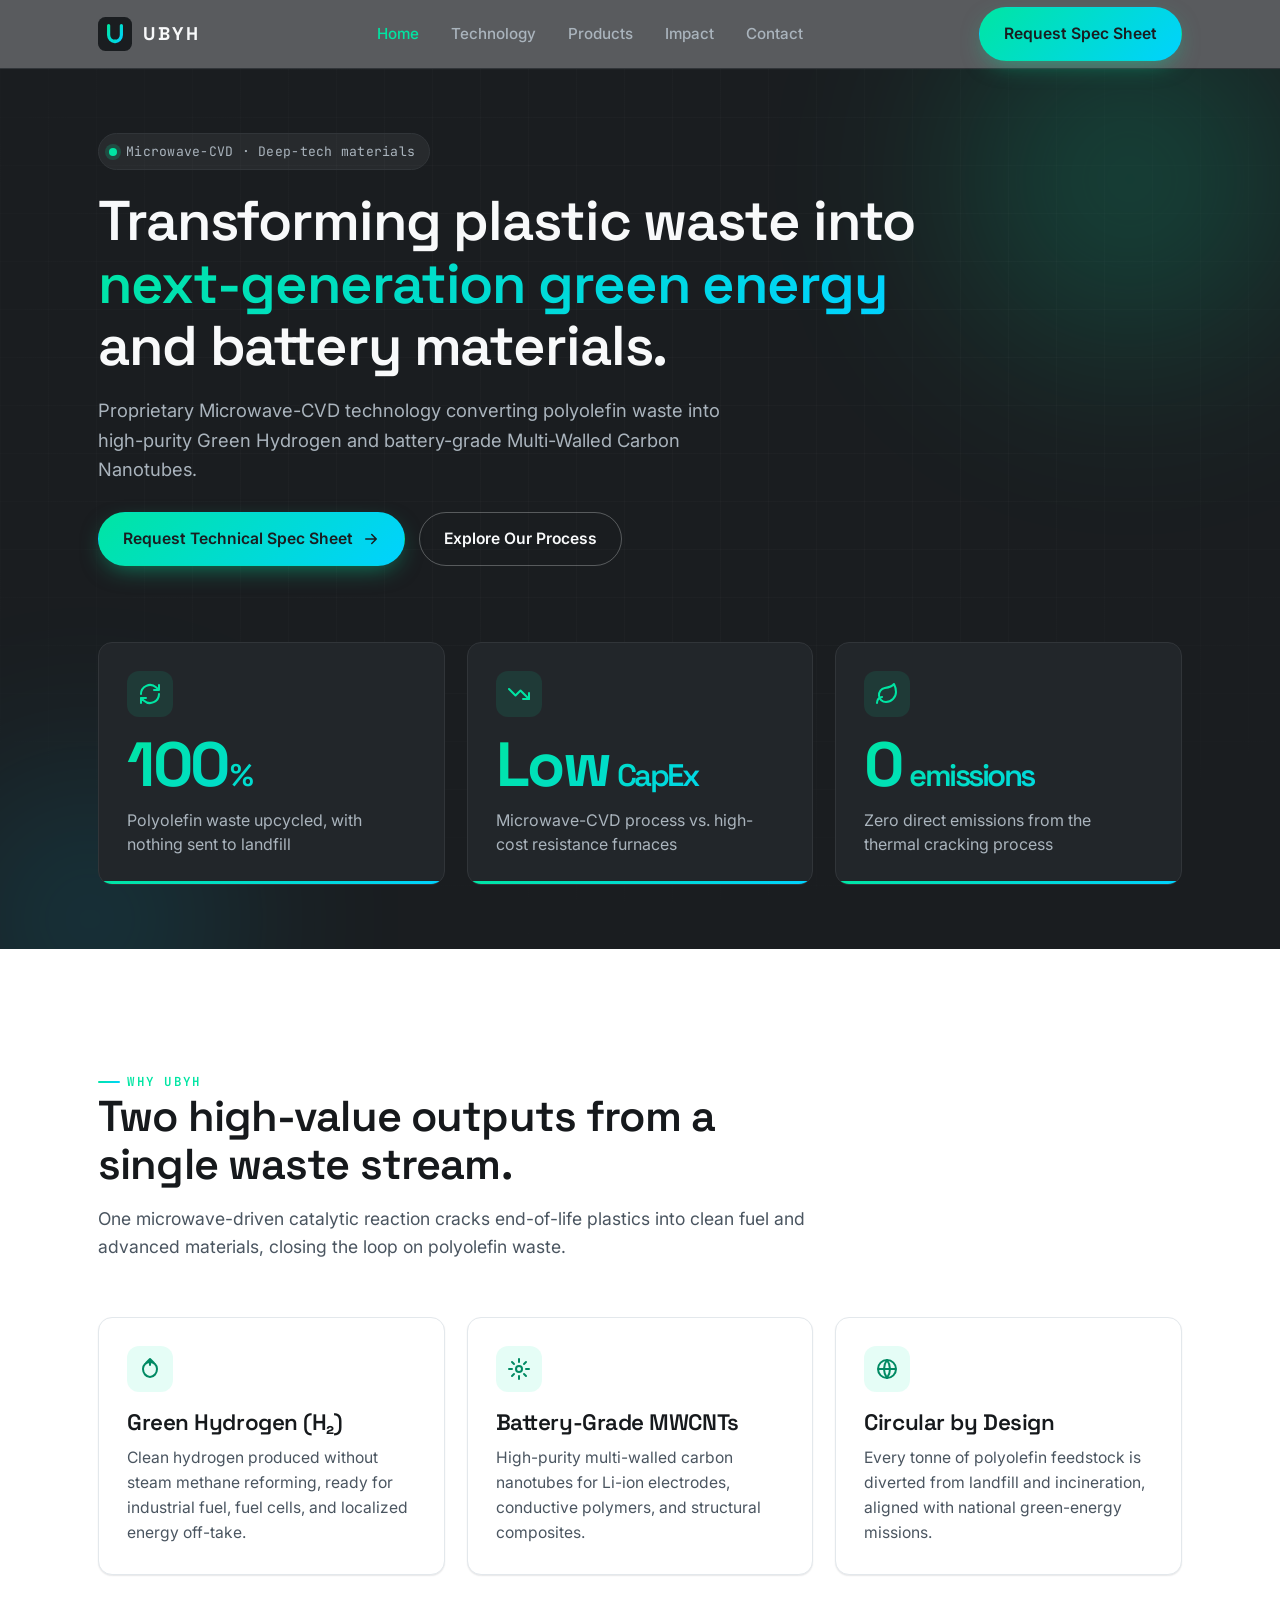
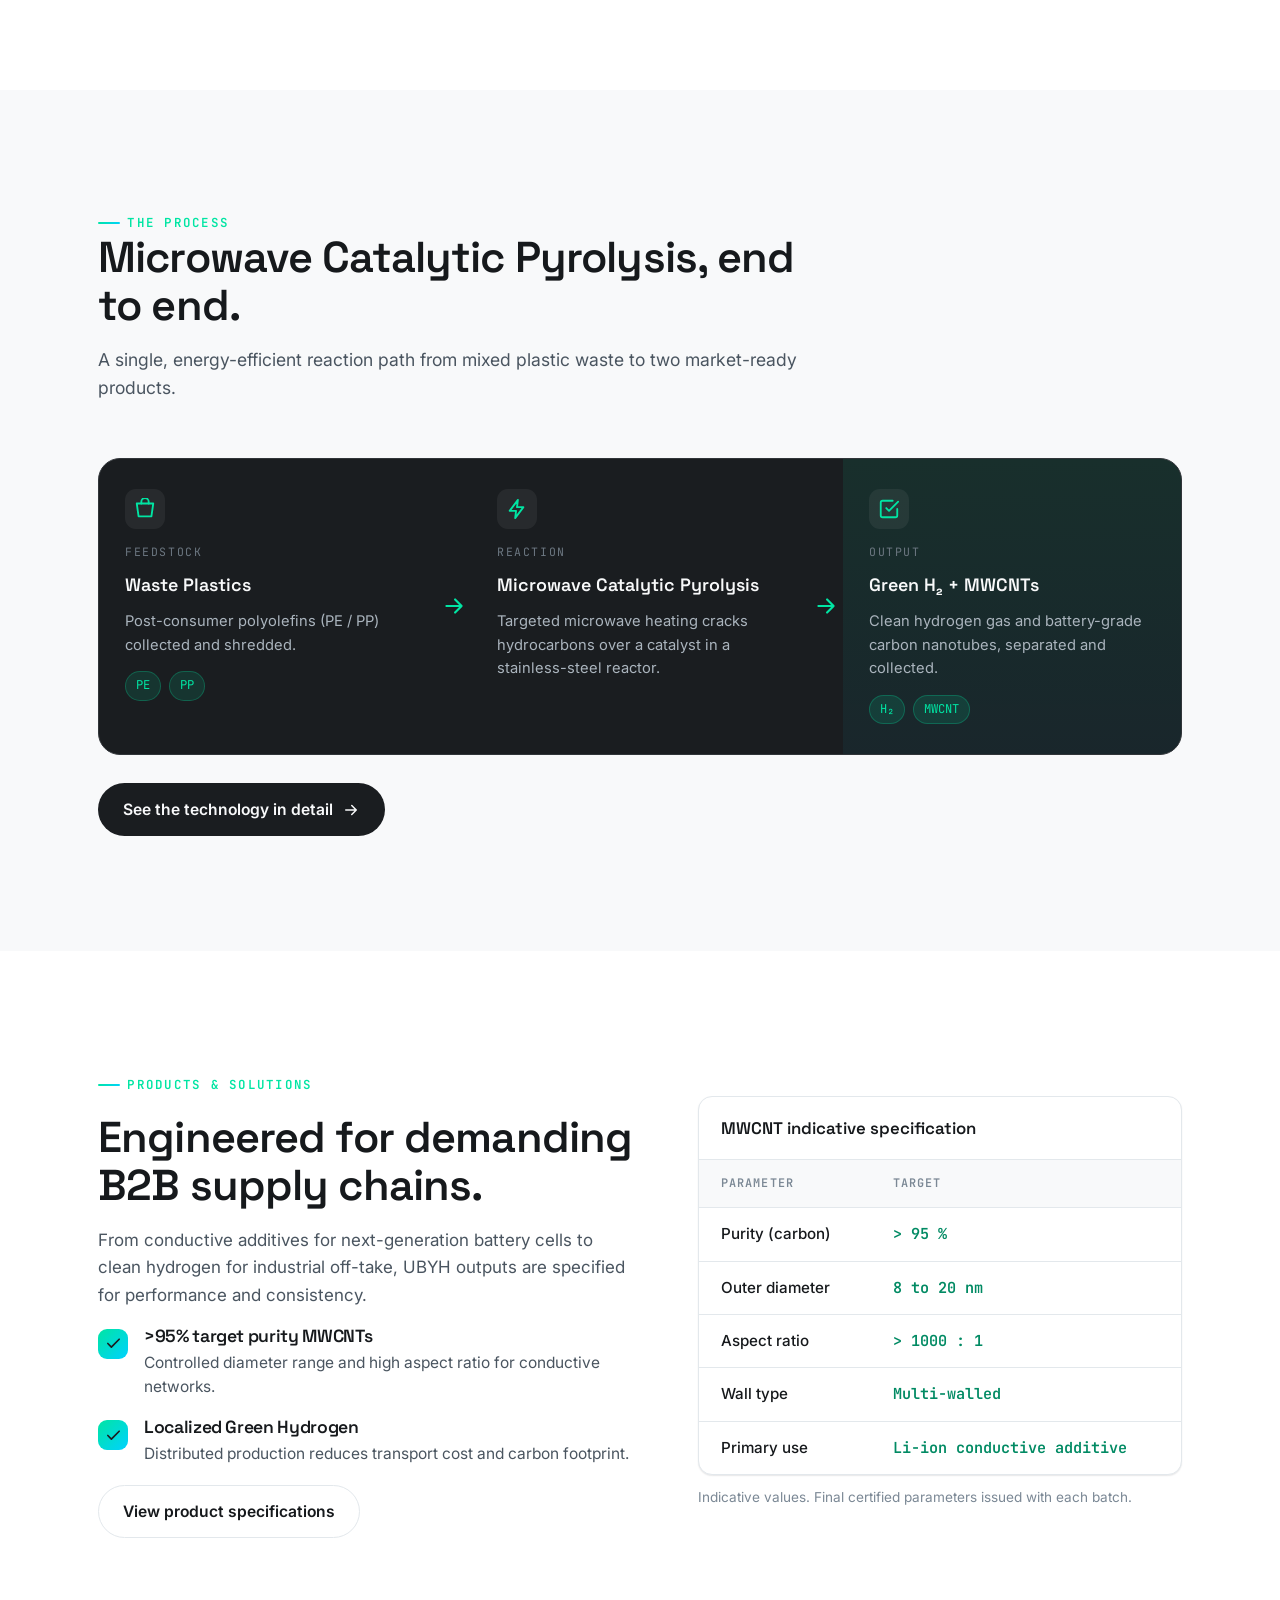
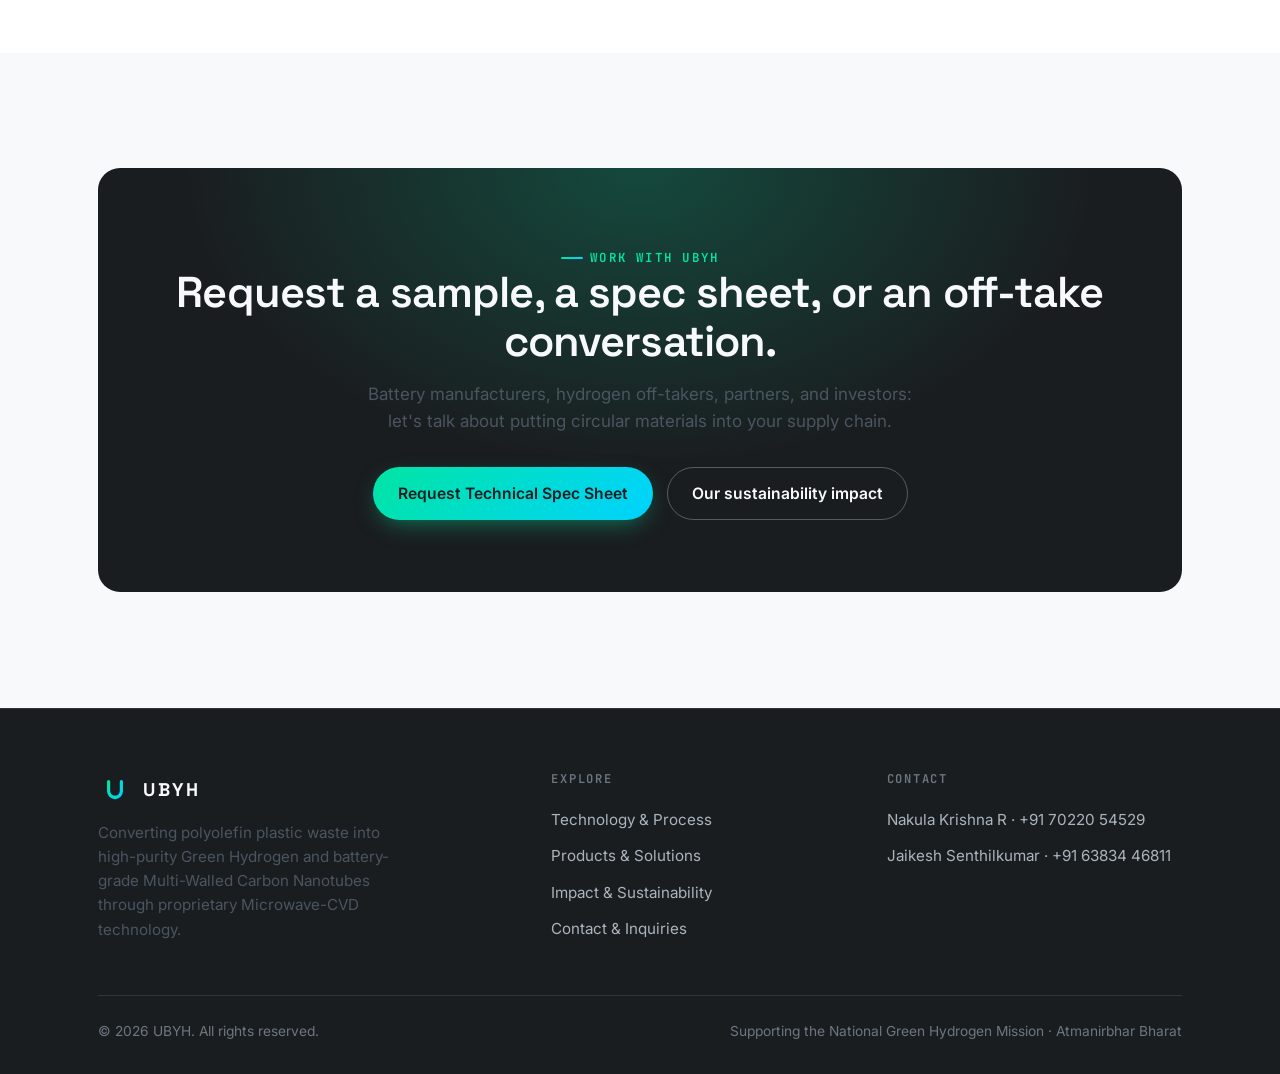
==== index.html @ a9e24516 "Build UBYH marketing site (5 pages, static) Add homepage, technology, products, impact and contact p" ====
<!doctype html>
<html lang="en">
<head>
  <meta charset="utf-8">
  <meta name="viewport" content="width=device-width, initial-scale=1">
  <title>UBYH | Plastic Waste to Green Hydrogen & Battery-Grade MWCNTs</title>
  <meta name="description" content="UBYH converts polyolefin plastic waste into high-purity Green Hydrogen and battery-grade Multi-Walled Carbon Nanotubes using proprietary Microwave-CVD technology.">
  <link rel="icon" type="image/svg+xml" href="assets/img/favicon.svg">
  <link rel="preconnect" href="https://fonts.googleapis.com">
  <link rel="preconnect" href="https://fonts.gstatic.com" crossorigin>
  <link href="https://fonts.googleapis.com/css2?family=Space+Grotesk:wght@500;600;700&family=Inter:wght@400;500;600&family=JetBrains+Mono:wght@500;600&display=swap" rel="stylesheet">
  <link rel="stylesheet" href="assets/css/style.css">
</head>
<body>
<a class="skip-link" href="#main">Skip to content</a>

<!-- ======================= HEADER ======================= -->
<header class="site-header">
  <div class="container">
    <nav class="nav" aria-label="Primary">
      <a class="brand" href="index.html" aria-label="UBYH home">
        <img class="brand__mark" src="assets/img/favicon.svg" alt="">
        <span class="brand__name">UBYH</span>
      </a>
      <ul class="nav__links" id="nav-links">
        <li><a href="index.html" class="is-active">Home</a></li>
        <li><a href="technology.html">Technology</a></li>
        <li><a href="products.html">Products</a></li>
        <li><a href="impact.html">Impact</a></li>
        <li><a href="contact.html">Contact</a></li>
      </ul>
      <div class="nav__right">
        <a class="btn btn--primary" href="contact.html">Request Spec Sheet</a>
        <button class="nav__toggle" aria-label="Toggle menu" aria-controls="nav-links" aria-expanded="false">
          <svg viewBox="0 0 24 24" fill="none" stroke="currentColor" stroke-width="2" stroke-linecap="round"><path d="M3 6h18M3 12h18M3 18h18"/></svg>
        </button>
      </div>
    </nav>
  </div>
</header>

<main id="main">

<!-- ======================= HERO ======================= -->
<section class="hero">
  <div class="hero__glow" aria-hidden="true"></div>
  <div class="hero__grid" aria-hidden="true"></div>
  <div class="container">
    <div class="hero__inner">
      <span class="hero__badge"><span class="dot"></span> Microwave-CVD · Deep-tech materials</span>
      <h1>Transforming plastic waste into <span class="grad">next-generation green energy</span> and battery materials.</h1>
      <p class="hero__sub">Proprietary Microwave-CVD technology converting polyolefin waste into high-purity Green Hydrogen and battery-grade Multi-Walled Carbon Nanotubes.</p>
      <div class="hero__cta">
        <a class="btn btn--primary" href="contact.html">
          Request Technical Spec Sheet
          <svg viewBox="0 0 24 24" fill="none" stroke="currentColor" stroke-width="2" stroke-linecap="round" stroke-linejoin="round"><path d="M5 12h14M13 6l6 6-6 6"/></svg>
        </a>
        <a class="btn btn--ghost" href="technology.html">Explore Our Process</a>
      </div>
    </div>

    <!-- Core metrics (full container width, matches the card grids) -->
    <div class="metrics reveal">
        <div class="metric">
          <div class="metric__ico"><svg viewBox="0 0 24 24" fill="none" stroke="currentColor" stroke-width="2" stroke-linecap="round" stroke-linejoin="round"><path d="M3 12a9 9 0 0 1 15-6.7L21 8M21 3v5h-5"/><path d="M21 12a9 9 0 0 1-15 6.7L3 16M3 21v-5h5"/></svg></div>
          <div class="metric__value"><span data-count="100">0</span><span class="metric__unit">%</span></div>
          <div class="metric__label">Polyolefin waste upcycled, with nothing sent to landfill</div>
        </div>
        <div class="metric">
          <div class="metric__ico"><svg viewBox="0 0 24 24" fill="none" stroke="currentColor" stroke-width="2" stroke-linecap="round" stroke-linejoin="round"><path d="M22 17 13.5 8.5 8.5 13.5 2 7"/><path d="M16 17h6v-6"/></svg></div>
          <div class="metric__value">Low<span class="metric__unit">&nbsp;CapEx</span></div>
          <div class="metric__label">Microwave-CVD process vs. high-cost resistance furnaces</div>
        </div>
        <div class="metric">
          <div class="metric__ico"><svg viewBox="0 0 24 24" fill="none" stroke="currentColor" stroke-width="2" stroke-linecap="round" stroke-linejoin="round"><path d="M11 20A7 7 0 0 1 9.8 6.1C15.5 5 17 4.48 19 2c1 2 2 4.18 2 8 0 5.5-4.78 10-10 10Z"/><path d="M2 21c0-3 1.85-5.38 5.08-6"/></svg></div>
          <div class="metric__value"><span data-count="0">0</span><span class="metric__unit">&nbsp;emissions</span></div>
          <div class="metric__label">Zero direct emissions from the thermal cracking process</div>
        </div>
      </div>
  </div>
</section>

<!-- ======================= VALUE PROPS ======================= -->
<section class="section">
  <div class="container">
    <div class="section-head reveal">
      <span class="eyebrow">Why UBYH</span>
      <h2>Two high-value outputs from a single waste stream.</h2>
      <p>One microwave-driven catalytic reaction cracks end-of-life plastics into clean fuel and advanced materials, closing the loop on polyolefin waste.</p>
    </div>
    <div class="grid grid--3">
      <article class="card reveal">
        <div class="card__icon">
          <svg viewBox="0 0 24 24" fill="none" stroke="currentColor" stroke-width="2" stroke-linecap="round" stroke-linejoin="round"><path d="M12 2v6M8 6l4-4 4 4M5 12c0 4 3 8 7 8s7-4 7-8a7 7 0 0 0-14 0Z"/></svg>
        </div>
        <h3>Green Hydrogen (H₂)</h3>
        <p>Clean hydrogen produced without steam methane reforming, ready for industrial fuel, fuel cells, and localized energy off-take.</p>
      </article>
      <article class="card reveal">
        <div class="card__icon">
          <svg viewBox="0 0 24 24" fill="none" stroke="currentColor" stroke-width="2" stroke-linecap="round" stroke-linejoin="round"><circle cx="12" cy="12" r="3"/><path d="M12 2v3M12 19v3M2 12h3M19 12h3M5 5l2 2M17 17l2 2M19 5l-2 2M7 17l-2 2"/></svg>
        </div>
        <h3>Battery-Grade MWCNTs</h3>
        <p>High-purity multi-walled carbon nanotubes for Li-ion electrodes, conductive polymers, and structural composites.</p>
      </article>
      <article class="card reveal">
        <div class="card__icon">
          <svg viewBox="0 0 24 24" fill="none" stroke="currentColor" stroke-width="2" stroke-linecap="round" stroke-linejoin="round"><path d="M3 12a9 9 0 1 0 9-9M3 12a9 9 0 0 1 9-9M3 12h18"/><path d="M12 3a15 15 0 0 1 0 18M12 3a15 15 0 0 0 0 18"/></svg>
        </div>
        <h3>Circular by Design</h3>
        <p>Every tonne of polyolefin feedstock is diverted from landfill and incineration, aligned with national green-energy missions.</p>
      </article>
    </div>
  </div>
</section>

<!-- ======================= PROCESS SNAPSHOT ======================= -->
<section class="section section--soft">
  <div class="container">
    <div class="section-head reveal">
      <span class="eyebrow">The Process</span>
      <h2>Microwave Catalytic Pyrolysis, end to end.</h2>
      <p>A single, energy-efficient reaction path from mixed plastic waste to two market-ready products.</p>
    </div>
    <div class="flow reveal" role="img" aria-label="Process flow: waste plastics to microwave catalytic pyrolysis to green hydrogen and battery-grade MWCNTs">
      <div class="flow__node">
        <div class="flow__ico"><svg viewBox="0 0 24 24" fill="none" stroke="currentColor" stroke-width="2" stroke-linecap="round" stroke-linejoin="round"><path d="M3 6h18l-2 14H5L3 6Z"/><path d="M8 6V4a4 4 0 0 1 8 0v2"/></svg></div>
        <div class="flow__stage">Feedstock</div>
        <div class="flow__title">Waste Plastics</div>
        <div class="flow__desc">Post-consumer polyolefins (PE / PP) collected and shredded.</div>
        <div class="flow__chips"><span class="chip">PE</span><span class="chip">PP</span></div>
      </div>
      <div class="flow__arrow" aria-hidden="true"><svg viewBox="0 0 24 24" fill="none" stroke="currentColor" stroke-width="2" stroke-linecap="round" stroke-linejoin="round"><path d="M5 12h14M13 6l6 6-6 6"/></svg></div>
      <div class="flow__node">
        <div class="flow__ico"><svg viewBox="0 0 24 24" fill="none" stroke="currentColor" stroke-width="2" stroke-linecap="round" stroke-linejoin="round"><path d="M13 2 4 14h7l-1 8 9-12h-7l1-8Z"/></svg></div>
        <div class="flow__stage">Reaction</div>
        <div class="flow__title">Microwave Catalytic Pyrolysis</div>
        <div class="flow__desc">Targeted microwave heating cracks hydrocarbons over a catalyst in a stainless-steel reactor.</div>
      </div>
      <div class="flow__arrow" aria-hidden="true"><svg viewBox="0 0 24 24" fill="none" stroke="currentColor" stroke-width="2" stroke-linecap="round" stroke-linejoin="round"><path d="M5 12h14M13 6l6 6-6 6"/></svg></div>
      <div class="flow__node flow__node--output">
        <div class="flow__ico"><svg viewBox="0 0 24 24" fill="none" stroke="currentColor" stroke-width="2" stroke-linecap="round" stroke-linejoin="round"><path d="m9 11 3 3L22 4"/><path d="M21 12v7a2 2 0 0 1-2 2H5a2 2 0 0 1-2-2V5a2 2 0 0 1 2-2h11"/></svg></div>
        <div class="flow__stage">Output</div>
        <div class="flow__title">Green H₂ + MWCNTs</div>
        <div class="flow__desc">Clean hydrogen gas and battery-grade carbon nanotubes, separated and collected.</div>
        <div class="flow__chips"><span class="chip">H₂</span><span class="chip">MWCNT</span></div>
      </div>
    </div>
    <div style="margin-top:28px" class="reveal">
      <a class="btn btn--dark" href="technology.html">See the technology in detail
        <svg viewBox="0 0 24 24" fill="none" stroke="currentColor" stroke-width="2" stroke-linecap="round" stroke-linejoin="round"><path d="M5 12h14M13 6l6 6-6 6"/></svg>
      </a>
    </div>
  </div>
</section>

<!-- ======================= PRODUCTS TEASER ======================= -->
<section class="section">
  <div class="container">
    <div class="split">
      <div class="stack reveal">
        <span class="eyebrow">Products &amp; Solutions</span>
        <h2>Engineered for demanding B2B supply chains.</h2>
        <p>From conductive additives for next-generation battery cells to clean hydrogen for industrial off-take, UBYH outputs are specified for performance and consistency.</p>
        <div class="stack">
          <div class="feature">
            <span class="feature__dot"><svg viewBox="0 0 24 24" fill="none" stroke="currentColor" stroke-width="2.4" stroke-linecap="round" stroke-linejoin="round"><path d="M20 6 9 17l-5-5"/></svg></span>
            <div><h3>&gt;95% target purity MWCNTs</h3><p>Controlled diameter range and high aspect ratio for conductive networks.</p></div>
          </div>
          <div class="feature">
            <span class="feature__dot"><svg viewBox="0 0 24 24" fill="none" stroke="currentColor" stroke-width="2.4" stroke-linecap="round" stroke-linejoin="round"><path d="M20 6 9 17l-5-5"/></svg></span>
            <div><h3>Localized Green Hydrogen</h3><p>Distributed production reduces transport cost and carbon footprint.</p></div>
          </div>
        </div>
        <div><a class="btn btn--outline" href="products.html">View product specifications</a></div>
      </div>
      <div class="reveal">
        <div class="table-wrap">
          <table class="spec">
            <caption>MWCNT indicative specification</caption>
            <thead><tr><th>Parameter</th><th>Target</th></tr></thead>
            <tbody>
              <tr><td>Purity (carbon)</td><td class="val">&gt; 95 %</td></tr>
              <tr><td>Outer diameter</td><td class="val">8 to 20 nm</td></tr>
              <tr><td>Aspect ratio</td><td class="val">&gt; 1000 : 1</td></tr>
              <tr><td>Wall type</td><td class="val">Multi-walled</td></tr>
              <tr><td>Primary use</td><td class="val">Li-ion conductive additive</td></tr>
            </tbody>
          </table>
        </div>
        <p class="form__note" style="margin-top:12px">Indicative values. Final certified parameters issued with each batch.</p>
      </div>
    </div>
  </div>
</section>

<!-- ======================= CTA BAND ======================= -->
<section class="section section--soft">
  <div class="container">
    <div class="cta-band reveal">
      <span class="eyebrow">Work with UBYH</span>
      <h2>Request a sample, a spec sheet, or an off-take conversation.</h2>
      <p>Battery manufacturers, hydrogen off-takers, partners, and investors: let's talk about putting circular materials into your supply chain.</p>
      <div class="btn-row">
        <a class="btn btn--primary" href="contact.html">Request Technical Spec Sheet</a>
        <a class="btn btn--ghost" href="impact.html">Our sustainability impact</a>
      </div>
    </div>
  </div>
</section>

</main>

<!-- ======================= FOOTER ======================= -->
<footer class="site-footer">
  <div class="container">
    <div class="footer__top">
      <div class="footer__brand">
        <a class="brand" href="index.html" aria-label="UBYH home">
          <img class="brand__mark" src="assets/img/favicon.svg" alt="">
          <span class="brand__name">UBYH</span>
        </a>
        <p>Converting polyolefin plastic waste into high-purity Green Hydrogen and battery-grade Multi-Walled Carbon Nanotubes through proprietary Microwave-CVD technology.</p>
      </div>
      <div class="footer__col">
        <h4>Explore</h4>
        <a href="technology.html">Technology &amp; Process</a>
        <a href="products.html">Products &amp; Solutions</a>
        <a href="impact.html">Impact &amp; Sustainability</a>
        <a href="contact.html">Contact &amp; Inquiries</a>
      </div>
      <div class="footer__col">
        <h4>Contact</h4>
        <a href="tel:+917022054529">Nakula Krishna R · +91 70220 54529</a>
        <a href="tel:+916383446811">Jaikesh Senthilkumar · +91 63834 46811</a>
      </div>
    </div>
    <div class="footer__bottom">
      <span>© <span data-year>2026</span> UBYH. All rights reserved.</span>
      <span>Supporting the National Green Hydrogen Mission · Atmanirbhar Bharat</span>
    </div>
  </div>
</footer>

<script src="assets/js/main.js" defer></script>
</body>
</html>
---- assets/css/style.css ----
/* ==========================================================================
   UBYH Design System
   Palette: Carbon #1A1D20 · Emerald #00E5A3 · Cyan #00D2FF · Slate #F8F9FA
   ========================================================================== */

:root {
  /* Brand */
  --carbon:       #1A1D20;
  --carbon-800:   #22262a;
  --carbon-700:   #2d3237;
  --carbon-600:   #3a4046;
  --emerald:      #00E5A3;
  --cyan:         #00D2FF;
  --slate:        #F8F9FA;

  /* Ink (text) tokens */
  --ink:          #16191c;   /* primary ink on light */
  --ink-2:        #4a5560;   /* secondary ink */
  --ink-3:        #7b8895;   /* muted ink */
  --ink-on-dark:  #F8F9FA;   /* primary on dark */
  --ink-on-dark-2:#aab4bd;   /* secondary on dark */
  --ink-on-dark-3:#6c7781;   /* muted on dark */

  /* Surfaces */
  --bg:           #ffffff;
  --bg-soft:      #F8F9FA;
  --bg-softer:    #eef1f4;
  --line:         #e3e8ec;
  --line-dark:    #313539;

  /* Accent gradient */
  --grad: linear-gradient(135deg, var(--emerald) 0%, var(--cyan) 100%);

  /* Shape & motion */
  --radius:       14px;
  --radius-sm:    10px;
  --radius-lg:    22px;
  --shadow-sm:    0 1px 2px rgba(16,25,28,.06), 0 1px 1px rgba(16,25,28,.04);
  --shadow:       0 10px 30px -12px rgba(16,25,28,.18);
  --shadow-lg:    0 30px 60px -20px rgba(16,25,28,.28);
  --ease:         cubic-bezier(.22,.61,.36,1);

  /* Layout */
  --maxw:         1180px;
  --gutter:       clamp(20px, 5vw, 48px);

  /* Type */
  --font-sans: "Inter", -apple-system, BlinkMacSystemFont, "Segoe UI", Roboto, Helvetica, Arial, sans-serif;
  --font-display: "Space Grotesk", var(--font-sans);
  --font-mono: "JetBrains Mono", ui-monospace, SFMono-Regular, Menlo, Consolas, monospace;
}

/* --------------------------------------------------------------------------
   Reset / base
   -------------------------------------------------------------------------- */
*, *::before, *::after { box-sizing: border-box; }
* { margin: 0; }
html { scroll-behavior: smooth; -webkit-text-size-adjust: 100%; }
body {
  font-family: var(--font-sans);
  color: var(--ink);
  background: var(--bg);
  line-height: 1.6;
  font-size: 17px;
  -webkit-font-smoothing: antialiased;
  text-rendering: optimizeLegibility;
}
img, svg { display: block; max-width: 100%; }
a { color: inherit; text-decoration: none; }
button { font: inherit; cursor: pointer; }
ul { list-style: none; padding: 0; }

h1, h2, h3, h4 {
  font-family: var(--font-display);
  line-height: 1.12;
  letter-spacing: -0.02em;
  font-weight: 600;
  color: var(--ink);
}
h1 { font-size: clamp(2.15rem, 4.7vw, 3.5rem); }
h2 { font-size: clamp(1.8rem, 3.6vw, 2.7rem); }
h3 { font-size: clamp(1.15rem, 1.8vw, 1.4rem); }

p { color: var(--ink-2); }

/* --------------------------------------------------------------------------
   Layout helpers
   -------------------------------------------------------------------------- */
.container { width: 100%; max-width: var(--maxw); margin-inline: auto; padding-inline: var(--gutter); }
.section { padding-block: clamp(64px, 9vw, 120px); }
.section--soft { background: var(--bg-soft); }
.section--carbon { background: var(--carbon); color: var(--ink-on-dark); }
.section--carbon h1, .section--carbon h2, .section--carbon h3 { color: var(--ink-on-dark); }
.section--carbon p { color: var(--ink-on-dark-2); }

.eyebrow {
  font-family: var(--font-mono);
  font-size: .78rem;
  letter-spacing: .18em;
  text-transform: uppercase;
  color: var(--emerald);
  font-weight: 600;
  display: inline-flex;
  align-items: center;
  gap: .6em;
}
.eyebrow::before {
  content: "";
  width: 22px; height: 2px;
  background: var(--grad);
  border-radius: 2px;
}
.section-head { max-width: 720px; margin-bottom: clamp(36px, 5vw, 56px); }
.section-head p { margin-top: 16px; font-size: 1.1rem; }
.text-center { text-align: center; }
.text-center .section-head { margin-inline: auto; }
.text-center .eyebrow { justify-content: center; }

.lead { font-size: 1.22rem; color: var(--ink-2); }

/* --------------------------------------------------------------------------
   Buttons
   -------------------------------------------------------------------------- */
.btn {
  display: inline-flex; align-items: center; gap: .55em;
  padding: 13px 24px;
  border-radius: 999px;
  font-weight: 600;
  font-size: .98rem;
  border: 1px solid transparent;
  transition: transform .18s var(--ease), box-shadow .25s var(--ease), background .2s, border-color .2s, color .2s;
  white-space: nowrap;
}
.btn svg { width: 18px; height: 18px; }
.btn:hover { transform: translateY(-2px); }
.btn:active { transform: translateY(0); }
.btn--primary { background: var(--grad); color: var(--carbon); box-shadow: 0 8px 24px -8px rgba(0,229,163,.55); }
.btn--primary:hover { box-shadow: 0 14px 30px -8px rgba(0,210,255,.55); }
.btn--ghost { background: transparent; color: var(--ink-on-dark); border-color: rgba(248,249,250,.28); }
.btn--ghost:hover { border-color: var(--emerald); color: var(--emerald); }
.btn--dark { background: var(--carbon); color: var(--ink-on-dark); }
.btn--dark:hover { background: var(--carbon-700); }
.btn--outline { background: transparent; color: var(--ink); border-color: var(--line); }
.btn--outline:hover { border-color: var(--carbon); }

/* --------------------------------------------------------------------------
   Header / nav
   -------------------------------------------------------------------------- */
.site-header {
  position: sticky; top: 0; z-index: 50;
  background: rgba(26,29,32,.72);
  backdrop-filter: saturate(160%) blur(14px);
  -webkit-backdrop-filter: saturate(160%) blur(14px);
  border-bottom: 1px solid var(--line-dark);
}
.nav { display: flex; align-items: center; justify-content: space-between; height: 68px; }
.brand { display: flex; align-items: center; gap: 11px; color: var(--ink-on-dark); }
.brand__mark { width: 34px; height: 34px; }
.brand__name { font-family: var(--font-display); font-weight: 700; letter-spacing: .14em; font-size: 1.15rem; }
.nav__links { display: flex; align-items: center; gap: 4px; }
.nav__links a {
  color: var(--ink-on-dark-2);
  padding: 9px 14px; border-radius: 8px;
  font-size: .95rem; font-weight: 500;
  transition: color .18s, background .18s;
}
.nav__links a:hover { color: var(--ink-on-dark); background: rgba(248,249,250,.06); }
.nav__links a.is-active { color: var(--emerald); }
.nav__right { display: flex; align-items: center; gap: 12px; }
.nav__toggle { display: none; background: transparent; border: 0; padding: 8px; color: var(--ink-on-dark); }
.nav__toggle svg { width: 26px; height: 26px; }

@media (max-width: 900px) {
  .nav__links {
    position: fixed; inset: 68px 0 auto 0;
    flex-direction: column; align-items: stretch; gap: 2px;
    background: var(--carbon); border-bottom: 1px solid var(--line-dark);
    padding: 14px var(--gutter) 22px;
    transform: translateY(-120%); transition: transform .32s var(--ease);
    box-shadow: var(--shadow-lg);
  }
  .nav__links.is-open { transform: translateY(0); }
  .nav__links a { padding: 13px 14px; font-size: 1.05rem; }
  .nav__toggle { display: inline-flex; }
  .nav__right .btn { display: none; }
}

/* --------------------------------------------------------------------------
   Hero
   -------------------------------------------------------------------------- */
.hero {
  position: relative; overflow: hidden;
  background: var(--carbon); color: var(--ink-on-dark);
  padding-block: clamp(36px, 5vw, 84px);
  isolation: isolate;
}
.hero__glow {
  position: absolute; inset: 0; z-index: -1; pointer-events: none;
}
.hero__glow::before, .hero__glow::after {
  content: ""; position: absolute; border-radius: 50%;
  filter: blur(90px); opacity: .5;
}
.hero__glow::before { width: 540px; height: 540px; background: radial-gradient(circle, rgba(0,229,163,.55), transparent 65%); top: -160px; right: -120px; }
.hero__glow::after  { width: 460px; height: 460px; background: radial-gradient(circle, rgba(0,210,255,.4), transparent 65%); bottom: -200px; left: -140px; }
.hero__grid {
  position: absolute; inset: 0; z-index: -1; opacity: .5;
  background-image:
    linear-gradient(rgba(248,249,250,.04) 1px, transparent 1px),
    linear-gradient(90deg, rgba(248,249,250,.04) 1px, transparent 1px);
  background-size: 48px 48px;
  mask-image: radial-gradient(ellipse 80% 70% at 50% 35%, #000 40%, transparent 100%);
}
.hero__inner { max-width: 880px; }
.hero__badge {
  display: inline-flex; align-items: center; gap: 9px;
  padding: 7px 14px 7px 10px; border-radius: 999px;
  background: rgba(248,249,250,.06); border: 1px solid var(--line-dark);
  font-size: .82rem; color: var(--ink-on-dark-2); margin-bottom: 26px;
  font-family: var(--font-mono); letter-spacing: .02em;
}
.hero__badge .dot { width: 8px; height: 8px; border-radius: 50%; background: var(--emerald); box-shadow: 0 0 0 4px rgba(0,229,163,.18); }
.hero__badge { margin-bottom: 20px; }
.hero h1 { color: var(--ink-on-dark); }
.hero h1 .grad { background: var(--grad); -webkit-background-clip: text; background-clip: text; color: transparent; }
.hero__sub { margin-top: 18px; font-size: 1.15rem; color: var(--ink-on-dark-2); max-width: 660px; }
.hero__cta { margin-top: 28px; display: flex; flex-wrap: wrap; gap: 14px; }

/* --------------------------------------------------------------------------
   Metrics / stat tiles
   -------------------------------------------------------------------------- */
.metrics {
  display: grid; grid-template-columns: repeat(3, 1fr); gap: 22px;
  margin-top: clamp(48px, 7vw, 76px);
}
.metric {
  background: var(--carbon-800); padding: 28px;
  border: 1px solid var(--line-dark); border-radius: var(--radius);
  position: relative; overflow: hidden;
  transition: transform .22s var(--ease), border-color .22s var(--ease), background .25s var(--ease);
}
.metric::after {
  content: ""; position: absolute; left: 0; bottom: 0; height: 3px; width: 100%;
  background: var(--grad); transform: scaleX(0); transform-origin: left;
  transition: transform .5s var(--ease);
}
.metric:hover { transform: translateY(-4px); border-color: var(--carbon-600); }
.metric:hover::after, .metrics.is-visible .metric::after { transform: scaleX(1); }
.metric__ico {
  width: 46px; height: 46px; border-radius: 12px; margin-bottom: 18px;
  display: grid; place-items: center;
  background: rgba(0,229,163,.1); color: var(--emerald);
}
.metric__ico svg { width: 24px; height: 24px; }
.metric__value {
  font-family: var(--font-display); font-weight: 700;
  font-size: clamp(2.6rem, 5.4vw, 3.9rem); line-height: .95;
  letter-spacing: -0.04em;
  background: var(--grad); -webkit-background-clip: text; background-clip: text; color: transparent;
  display: flex; align-items: baseline; gap: 2px;
}
.metric__unit { font-size: .5em; font-weight: 600; }
.metric__label { margin-top: 14px; color: var(--ink-on-dark-2); font-size: 1rem; max-width: 26ch; line-height: 1.5; }
@media (max-width: 760px) { .metrics { grid-template-columns: 1fr; } }

/* light variant of metrics */
.metrics--light .metric { background: var(--bg); border-color: var(--line); box-shadow: var(--shadow-sm); }
.metrics--light .metric:hover { border-color: #d3dae0; box-shadow: var(--shadow); }
.metrics--light .metric__label { color: var(--ink-2); }
.metrics--light .metric__ico { color: #018a63; }

/* --------------------------------------------------------------------------
   Cards
   -------------------------------------------------------------------------- */
.grid { display: grid; gap: 22px; }
.grid--3 { grid-template-columns: repeat(3, 1fr); }
.grid--2 { grid-template-columns: repeat(2, 1fr); }
@media (max-width: 900px) { .grid--3 { grid-template-columns: 1fr 1fr; } }
@media (max-width: 640px) { .grid--3, .grid--2 { grid-template-columns: 1fr; } }

.card {
  background: var(--bg); border: 1px solid var(--line);
  border-radius: var(--radius); padding: 28px;
  box-shadow: var(--shadow-sm);
  transition: transform .22s var(--ease), box-shadow .3s var(--ease), border-color .22s;
}
.card:hover { transform: translateY(-4px); box-shadow: var(--shadow); border-color: #d3dae0; }
.card__icon {
  width: 46px; height: 46px; border-radius: 12px;
  display: grid; place-items: center; margin-bottom: 18px;
  background: rgba(0,229,163,.1); color: #018a63;
}
.card__icon svg { width: 24px; height: 24px; }
.card h3 { margin-bottom: 10px; }
.card p { font-size: .98rem; }

.card--carbon { background: var(--carbon-800); border-color: var(--line-dark); color: var(--ink-on-dark); box-shadow: none; }
.card--carbon h3 { color: var(--ink-on-dark); }
.card--carbon p { color: var(--ink-on-dark-2); }
.card--carbon:hover { border-color: var(--carbon-600); }

/* feature row (icon list) */
.feature { display: flex; gap: 16px; align-items: flex-start; }
.feature__dot {
  flex: none; width: 30px; height: 30px; border-radius: 9px; margin-top: 2px;
  display: grid; place-items: center;
  background: var(--grad); color: var(--carbon);
}
.feature__dot svg { width: 17px; height: 17px; }
.feature h3 { font-size: 1.1rem; margin-bottom: 4px; }
.feature p { font-size: .97rem; }

/* --------------------------------------------------------------------------
   Compare (traditional vs UBYH)
   -------------------------------------------------------------------------- */
.compare { display: grid; grid-template-columns: 1fr 1fr; gap: 22px; }
@media (max-width: 760px) { .compare { grid-template-columns: 1fr; } }
.compare__col { border-radius: var(--radius-lg); padding: 32px; border: 1px solid var(--line); }
.compare__col--old { background: var(--bg-soft); }
.compare__col--new { background: var(--carbon); color: var(--ink-on-dark); border-color: var(--line-dark); position: relative; overflow: hidden; }
.compare__col--new::after {
  content: ""; position: absolute; top: -80px; right: -80px; width: 220px; height: 220px;
  background: radial-gradient(circle, rgba(0,229,163,.35), transparent 65%); filter: blur(40px);
}
.compare__tag { font-family: var(--font-mono); font-size: .76rem; letter-spacing: .14em; text-transform: uppercase; color: var(--ink-3); }
.compare__col--new .compare__tag { color: var(--emerald); }
.compare__col h3 { margin: 10px 0 20px; }
.compare__col--new h3 { color: var(--ink-on-dark); }
.compare__list li { display: flex; gap: 12px; padding: 11px 0; border-top: 1px solid var(--line); font-size: .98rem; color: var(--ink-2); }
.compare__col--new .compare__list li { border-top-color: var(--line-dark); color: var(--ink-on-dark-2); }
.compare__list li:first-child { border-top: 0; }
.compare__list svg { flex: none; width: 20px; height: 20px; margin-top: 1px; }
.ic-x { color: #c0563f; }
.ic-check { color: var(--emerald); }

/* --------------------------------------------------------------------------
   Process flow diagram
   -------------------------------------------------------------------------- */
.flow {
  display: flex; align-items: stretch; gap: 0;
  border: 1px solid var(--line-dark); border-radius: var(--radius-lg);
  background: var(--carbon); overflow: hidden;
}
.flow__node {
  flex: 1; padding: 30px 26px; display: flex; flex-direction: column; gap: 10px;
  position: relative;
}
.flow__node + .flow__node { border-left: 1px solid var(--line-dark); }
.flow__stage { font-family: var(--font-mono); font-size: .72rem; letter-spacing: .14em; text-transform: uppercase; color: var(--ink-on-dark-3); }
.flow__title { font-family: var(--font-display); font-weight: 600; color: var(--ink-on-dark); font-size: 1.12rem; }
.flow__desc { color: var(--ink-on-dark-2); font-size: .92rem; }
.flow__node--output { background: linear-gradient(180deg, rgba(0,229,163,.09), rgba(0,210,255,.05)); }
.flow__ico { width: 40px; height: 40px; border-radius: 11px; display: grid; place-items: center; background: rgba(248,249,250,.06); color: var(--emerald); margin-bottom: 4px; }
.flow__ico svg { width: 22px; height: 22px; }
.flow__arrow { align-self: center; flex: none; color: var(--emerald); padding-inline: 4px; }
.flow__arrow svg { width: 26px; height: 26px; }
.flow__chips { display: flex; flex-wrap: wrap; gap: 8px; margin-top: 4px; }
.chip {
  font-family: var(--font-mono); font-size: .76rem; padding: 4px 10px; border-radius: 999px;
  background: rgba(0,229,163,.12); color: var(--emerald); border: 1px solid rgba(0,229,163,.25);
}
@media (max-width: 860px) {
  .flow { flex-direction: column; }
  .flow__node + .flow__node { border-left: 0; border-top: 1px solid var(--line-dark); }
  .flow__arrow { transform: rotate(90deg); padding-block: 2px; }
}

/* --------------------------------------------------------------------------
   Spec tables
   -------------------------------------------------------------------------- */
.table-wrap { overflow-x: auto; border: 1px solid var(--line); border-radius: var(--radius); background: var(--bg); box-shadow: var(--shadow-sm); }
table.spec { width: 100%; border-collapse: collapse; min-width: 480px; }
table.spec caption { text-align: left; padding: 18px 22px; font-family: var(--font-display); font-weight: 600; font-size: 1.05rem; border-bottom: 1px solid var(--line); }
table.spec th, table.spec td { padding: 14px 22px; text-align: left; font-size: .95rem; }
table.spec thead th { font-family: var(--font-mono); font-size: .74rem; letter-spacing: .1em; text-transform: uppercase; color: var(--ink-3); background: var(--bg-soft); font-weight: 600; }
table.spec tbody tr { border-top: 1px solid var(--line); }
table.spec td:first-child { font-weight: 500; color: var(--ink); }
table.spec td.val { font-family: var(--font-mono); color: #018a63; font-weight: 600; }

/* --------------------------------------------------------------------------
   CTA band
   -------------------------------------------------------------------------- */
.cta-band { position: relative; overflow: hidden; border-radius: var(--radius-lg); background: var(--carbon); color: var(--ink-on-dark); padding: clamp(40px, 6vw, 72px); text-align: center; isolation: isolate; }
.cta-band::before { content: ""; position: absolute; inset: 0; z-index: -1; background: radial-gradient(ellipse 60% 100% at 50% 0%, rgba(0,229,163,.22), transparent 70%); }
.cta-band h2 { color: var(--ink-on-dark); }
.cta-band p { max-width: 560px; margin: 16px auto 32px; }
.cta-band .btn-row { display: flex; gap: 14px; justify-content: center; flex-wrap: wrap; }

/* --------------------------------------------------------------------------
   Forms
   -------------------------------------------------------------------------- */
.form { display: grid; gap: 18px; }
.form__row { display: grid; grid-template-columns: 1fr 1fr; gap: 18px; }
@media (max-width: 560px) { .form__row { grid-template-columns: 1fr; } }
.field { display: grid; gap: 7px; }
.field label { font-size: .86rem; font-weight: 600; color: var(--ink); }
.field input, .field select, .field textarea {
  font: inherit; font-size: .97rem; color: var(--ink);
  padding: 12px 14px; border: 1px solid var(--line); border-radius: var(--radius-sm);
  background: var(--bg); transition: border-color .18s, box-shadow .18s;
  width: 100%;
}
.field textarea { resize: vertical; min-height: 130px; }
.field input:focus, .field select:focus, .field textarea:focus {
  outline: none; border-color: var(--emerald); box-shadow: 0 0 0 3px rgba(0,229,163,.18);
}
.form__note { font-size: .85rem; color: var(--ink-3); }

/* form success panel */
.form-success {
  border: 1px solid var(--line); border-radius: var(--radius-lg);
  background: var(--bg); padding: 32px; box-shadow: var(--shadow-sm);
  outline: none;
}
.form-success__ic {
  width: 52px; height: 52px; border-radius: 14px; display: grid; place-items: center;
  background: var(--grad); color: var(--carbon); margin-bottom: 18px;
}
.form-success__ic svg { width: 26px; height: 26px; }
.form-success h3 { margin-bottom: 10px; }
.form-success p { font-size: .98rem; }
.form-success .contact-list { margin-top: 20px; }

/* contact cards */
.contact-list { display: grid; gap: 14px; }
.contact-item { display: flex; gap: 14px; align-items: center; padding: 18px; border: 1px solid var(--line); border-radius: var(--radius); background: var(--bg); transition: border-color .2s, transform .2s; }
.contact-item:hover { border-color: var(--emerald); transform: translateY(-2px); }
.contact-item__ic { flex: none; width: 44px; height: 44px; border-radius: 11px; background: var(--carbon); color: var(--emerald); display: grid; place-items: center; }
.contact-item__ic svg { width: 21px; height: 21px; }
.contact-item__k { font-size: .8rem; color: var(--ink-3); }
.contact-item__v { font-weight: 600; color: var(--ink); }

/* --------------------------------------------------------------------------
   Split layouts
   -------------------------------------------------------------------------- */
.split { display: grid; grid-template-columns: 1.05fr .95fr; gap: clamp(32px, 5vw, 64px); align-items: center; }
.split--reverse > :first-child { order: 2; }
@media (max-width: 860px) { .split, .split--reverse { grid-template-columns: 1fr; } .split--reverse > :first-child { order: 0; } }
.stack > * + * { margin-top: 18px; }
.stack-lg > * + * { margin-top: 26px; }

/* --------------------------------------------------------------------------
   Footer
   -------------------------------------------------------------------------- */
.site-footer { background: var(--carbon); color: var(--ink-on-dark-2); padding-block: 64px 32px; border-top: 1px solid var(--line-dark); }
.footer__top { display: grid; grid-template-columns: 1.4fr 1fr 1fr; gap: 40px; }
@media (max-width: 760px) { .footer__top { grid-template-columns: 1fr; gap: 32px; } }
.footer__brand { max-width: 320px; }
.footer__brand p { margin-top: 14px; font-size: .95rem; }
.footer__col h4 { font-family: var(--font-mono); font-size: .76rem; letter-spacing: .14em; text-transform: uppercase; color: var(--ink-on-dark-3); margin-bottom: 16px; font-weight: 600; }
.footer__col a { display: block; padding: 6px 0; color: var(--ink-on-dark-2); font-size: .95rem; transition: color .18s; }
.footer__col a:hover { color: var(--emerald); }
.footer__bottom { display: flex; justify-content: space-between; align-items: center; gap: 16px; flex-wrap: wrap; margin-top: 48px; padding-top: 24px; border-top: 1px solid var(--line-dark); font-size: .86rem; color: var(--ink-on-dark-3); }

/* --------------------------------------------------------------------------
   Page hero (interior pages)
   -------------------------------------------------------------------------- */
.page-hero { background: var(--carbon); color: var(--ink-on-dark); padding-block: clamp(56px, 8vw, 96px); position: relative; overflow: hidden; isolation: isolate; }
.page-hero::before { content: ""; position: absolute; inset: 0; z-index: -1; background: radial-gradient(ellipse 70% 120% at 85% -10%, rgba(0,210,255,.18), transparent 60%); }
.page-hero h1 { color: var(--ink-on-dark); }
.page-hero p { margin-top: 18px; font-size: 1.15rem; max-width: 640px; }
.page-hero .breadcrumb { font-family: var(--font-mono); font-size: .8rem; color: var(--ink-on-dark-3); margin-bottom: 18px; letter-spacing: .04em; }
.page-hero .breadcrumb a:hover { color: var(--emerald); }

/* --------------------------------------------------------------------------
   Reveal on scroll
   -------------------------------------------------------------------------- */
.reveal { opacity: 0; transform: translateY(22px); transition: opacity .6s var(--ease), transform .6s var(--ease); }
.reveal.is-visible { opacity: 1; transform: none; }
@media (prefers-reduced-motion: reduce) {
  .reveal { opacity: 1; transform: none; transition: none; }
  html { scroll-behavior: auto; }
}

/* utilities */
.mt-0 { margin-top: 0; }
.muted { color: var(--ink-3); }
.pill { display: inline-flex; align-items: center; gap: 7px; font-family: var(--font-mono); font-size: .78rem; padding: 5px 12px; border-radius: 999px; background: rgba(0,229,163,.1); color: #018a63; border: 1px solid rgba(0,229,163,.22); }
.skip-link { position: absolute; left: -999px; top: 8px; background: var(--emerald); color: var(--carbon); padding: 8px 16px; border-radius: 8px; z-index: 100; }
.skip-link:focus { left: 8px; }
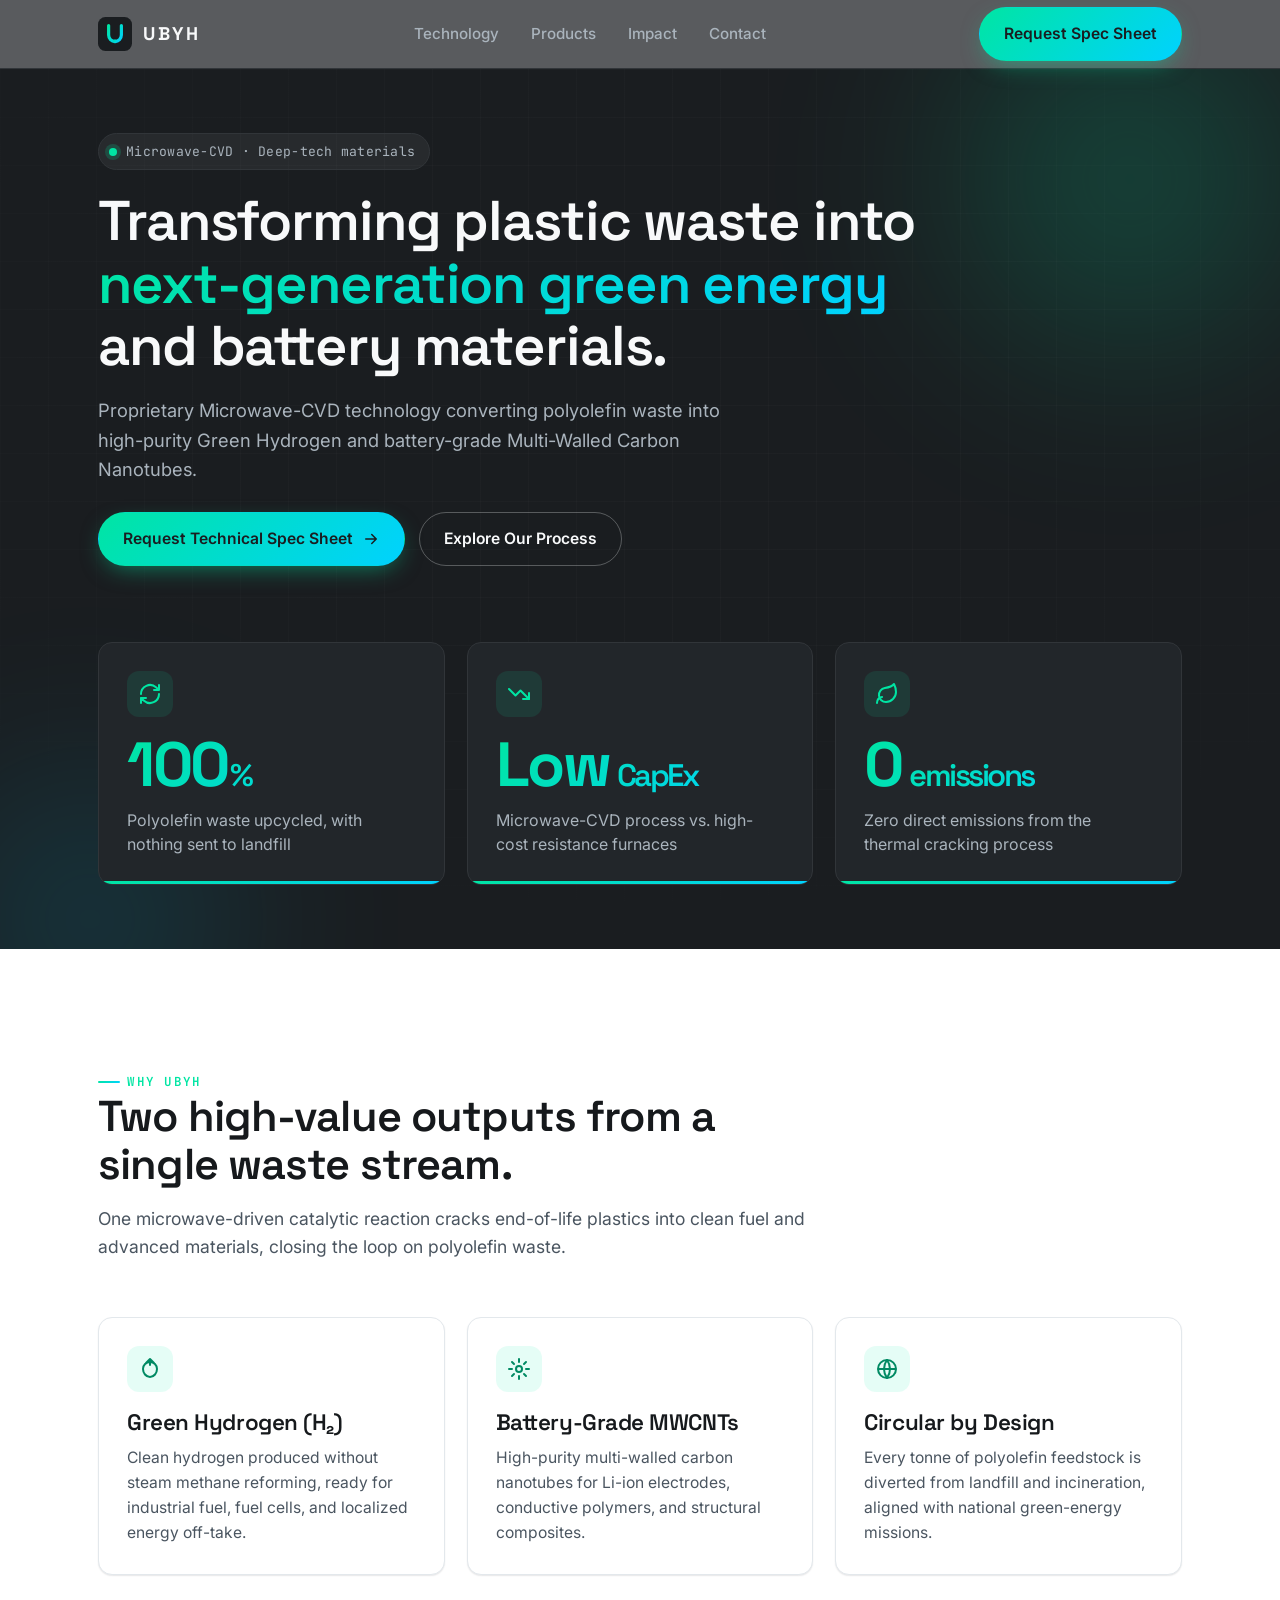
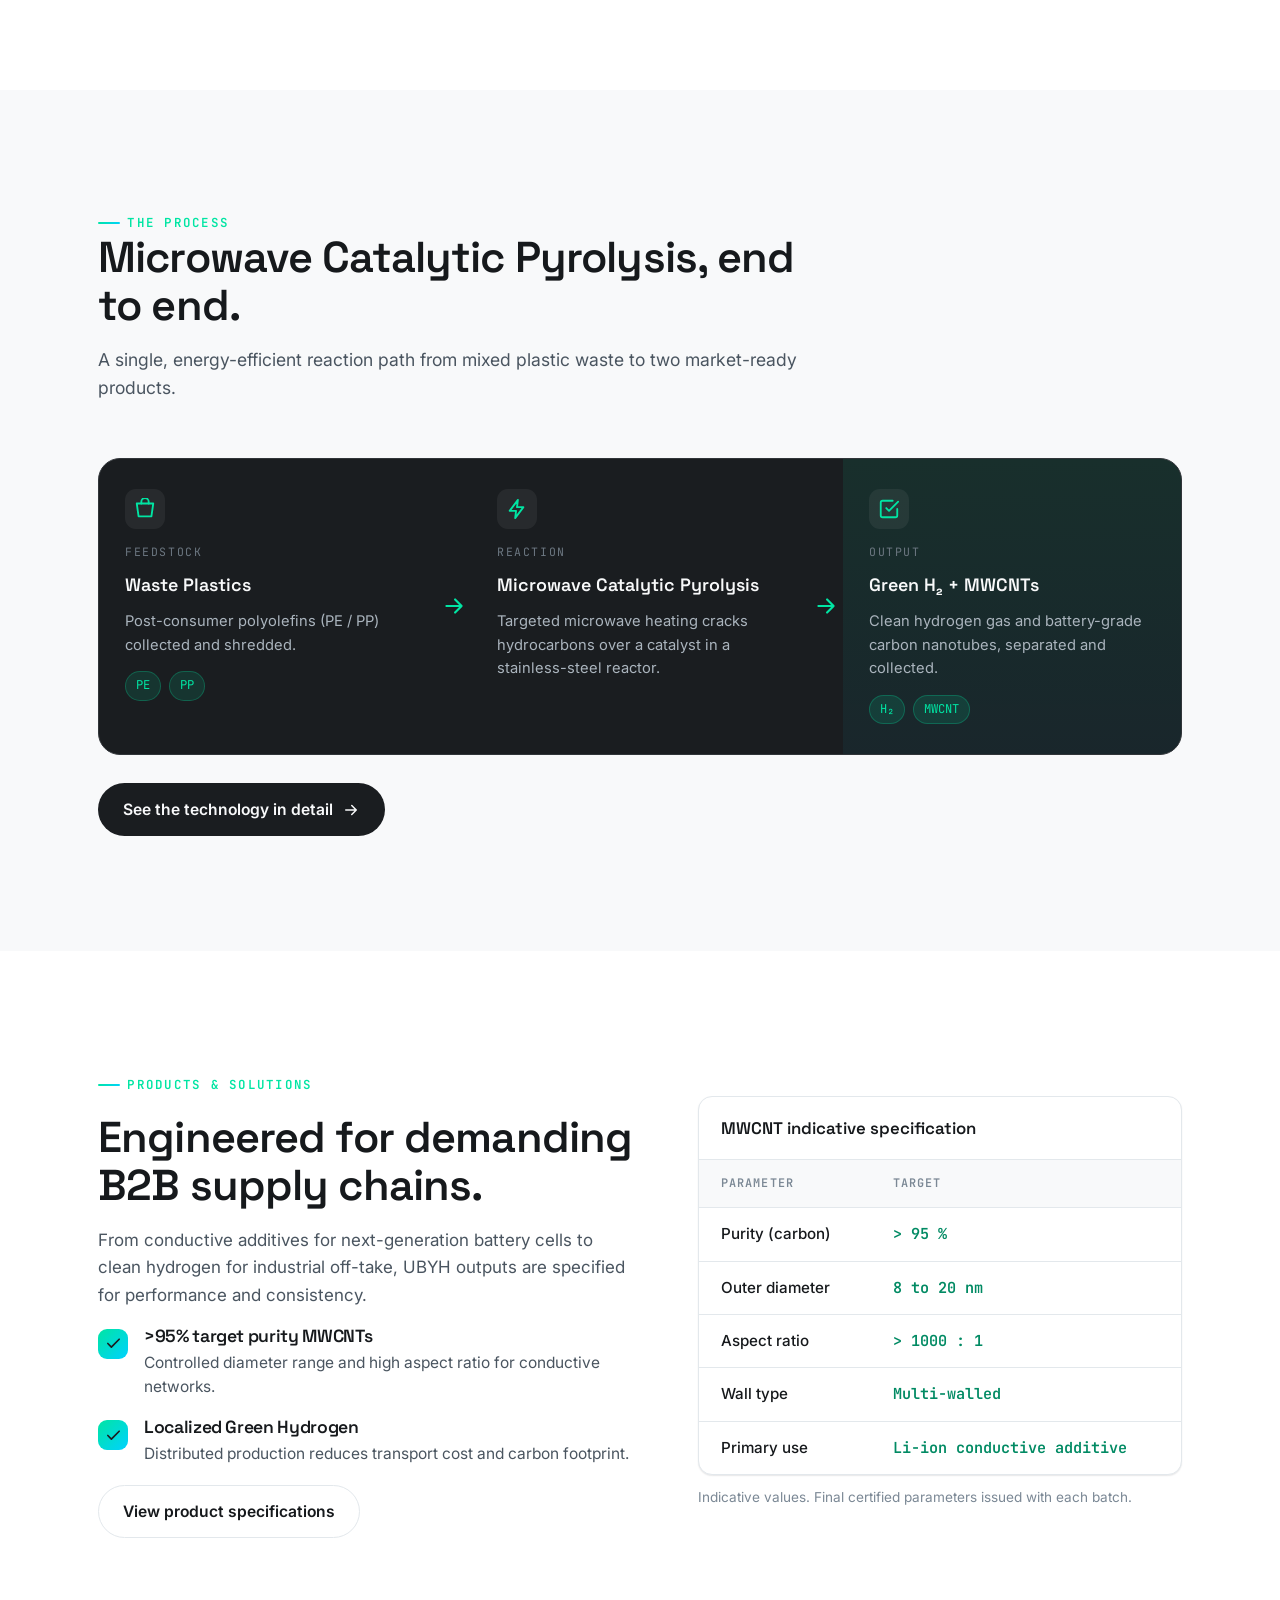
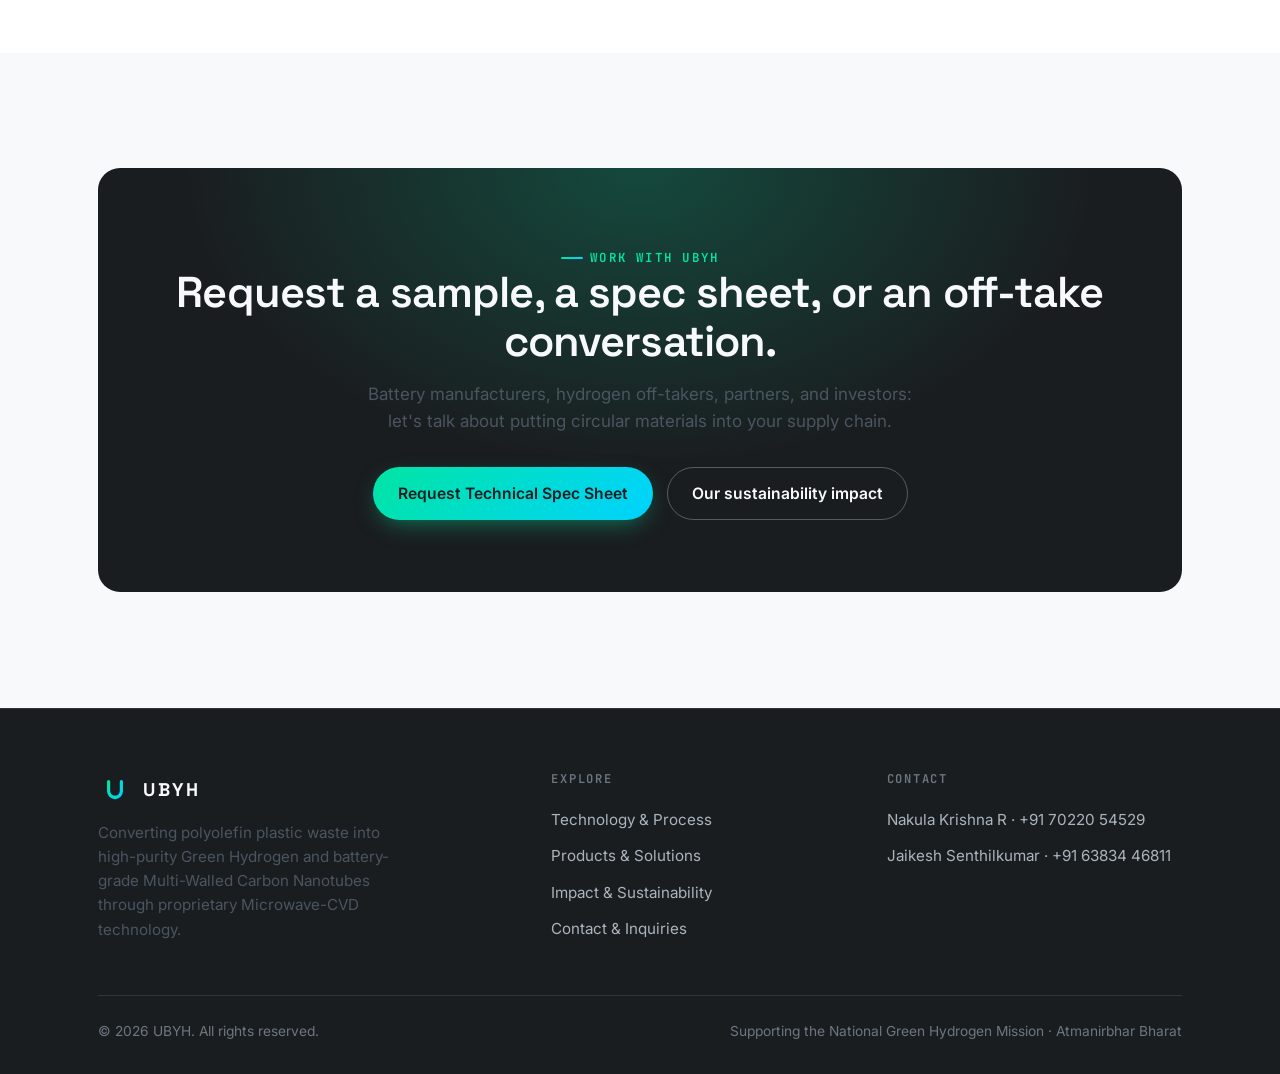
==== commit ab748fb5: "Clean URLs + remove Home nav link Move interior pages into folders (technology/, products/, impact/," ====
--- a/index.html
+++ b/index.html
@@ -5,11 +5,11 @@
   <meta name="viewport" content="width=device-width, initial-scale=1">
   <title>UBYH | Plastic Waste to Green Hydrogen & Battery-Grade MWCNTs</title>
   <meta name="description" content="UBYH converts polyolefin plastic waste into high-purity Green Hydrogen and battery-grade Multi-Walled Carbon Nanotubes using proprietary Microwave-CVD technology.">
-  <link rel="icon" type="image/svg+xml" href="assets/img/favicon.svg">
+  <link rel="icon" type="image/svg+xml" href="/assets/img/favicon.svg">
   <link rel="preconnect" href="https://fonts.googleapis.com">
   <link rel="preconnect" href="https://fonts.gstatic.com" crossorigin>
   <link href="https://fonts.googleapis.com/css2?family=Space+Grotesk:wght@500;600;700&family=Inter:wght@400;500;600&family=JetBrains+Mono:wght@500;600&display=swap" rel="stylesheet">
-  <link rel="stylesheet" href="assets/css/style.css">
+  <link rel="stylesheet" href="/assets/css/style.css">
 </head>
 <body>
 <a class="skip-link" href="#main">Skip to content</a>
@@ -18,19 +18,18 @@
 <header class="site-header">
   <div class="container">
     <nav class="nav" aria-label="Primary">
-      <a class="brand" href="index.html" aria-label="UBYH home">
-        <img class="brand__mark" src="assets/img/favicon.svg" alt="">
+      <a class="brand" href="/" aria-label="UBYH home">
+        <img class="brand__mark" src="/assets/img/favicon.svg" alt="">
         <span class="brand__name">UBYH</span>
       </a>
       <ul class="nav__links" id="nav-links">
-        <li><a href="index.html" class="is-active">Home</a></li>
-        <li><a href="technology.html">Technology</a></li>
-        <li><a href="products.html">Products</a></li>
-        <li><a href="impact.html">Impact</a></li>
-        <li><a href="contact.html">Contact</a></li>
+        <li><a href="/technology/">Technology</a></li>
+        <li><a href="/products/">Products</a></li>
+        <li><a href="/impact/">Impact</a></li>
+        <li><a href="/contact/">Contact</a></li>
       </ul>
       <div class="nav__right">
-        <a class="btn btn--primary" href="contact.html">Request Spec Sheet</a>
+        <a class="btn btn--primary" href="/contact/">Request Spec Sheet</a>
         <button class="nav__toggle" aria-label="Toggle menu" aria-controls="nav-links" aria-expanded="false">
           <svg viewBox="0 0 24 24" fill="none" stroke="currentColor" stroke-width="2" stroke-linecap="round"><path d="M3 6h18M3 12h18M3 18h18"/></svg>
         </button>
@@ -51,11 +50,11 @@
       <h1>Transforming plastic waste into <span class="grad">next-generation green energy</span> and battery materials.</h1>
       <p class="hero__sub">Proprietary Microwave-CVD technology converting polyolefin waste into high-purity Green Hydrogen and battery-grade Multi-Walled Carbon Nanotubes.</p>
       <div class="hero__cta">
-        <a class="btn btn--primary" href="contact.html">
+        <a class="btn btn--primary" href="/contact/">
           Request Technical Spec Sheet
           <svg viewBox="0 0 24 24" fill="none" stroke="currentColor" stroke-width="2" stroke-linecap="round" stroke-linejoin="round"><path d="M5 12h14M13 6l6 6-6 6"/></svg>
         </a>
-        <a class="btn btn--ghost" href="technology.html">Explore Our Process</a>
+        <a class="btn btn--ghost" href="/technology/">Explore Our Process</a>
       </div>
     </div>
 
@@ -147,7 +146,7 @@
       </div>
     </div>
     <div style="margin-top:28px" class="reveal">
-      <a class="btn btn--dark" href="technology.html">See the technology in detail
+      <a class="btn btn--dark" href="/technology/">See the technology in detail
         <svg viewBox="0 0 24 24" fill="none" stroke="currentColor" stroke-width="2" stroke-linecap="round" stroke-linejoin="round"><path d="M5 12h14M13 6l6 6-6 6"/></svg>
       </a>
     </div>
@@ -172,7 +171,7 @@
             <div><h3>Localized Green Hydrogen</h3><p>Distributed production reduces transport cost and carbon footprint.</p></div>
           </div>
         </div>
-        <div><a class="btn btn--outline" href="products.html">View product specifications</a></div>
+        <div><a class="btn btn--outline" href="/products/">View product specifications</a></div>
       </div>
       <div class="reveal">
         <div class="table-wrap">
@@ -202,8 +201,8 @@
       <h2>Request a sample, a spec sheet, or an off-take conversation.</h2>
       <p>Battery manufacturers, hydrogen off-takers, partners, and investors: let's talk about putting circular materials into your supply chain.</p>
       <div class="btn-row">
-        <a class="btn btn--primary" href="contact.html">Request Technical Spec Sheet</a>
-        <a class="btn btn--ghost" href="impact.html">Our sustainability impact</a>
+        <a class="btn btn--primary" href="/contact/">Request Technical Spec Sheet</a>
+        <a class="btn btn--ghost" href="/impact/">Our sustainability impact</a>
       </div>
     </div>
   </div>
@@ -216,18 +215,18 @@
   <div class="container">
     <div class="footer__top">
       <div class="footer__brand">
-        <a class="brand" href="index.html" aria-label="UBYH home">
-          <img class="brand__mark" src="assets/img/favicon.svg" alt="">
+        <a class="brand" href="/" aria-label="UBYH home">
+          <img class="brand__mark" src="/assets/img/favicon.svg" alt="">
           <span class="brand__name">UBYH</span>
         </a>
         <p>Converting polyolefin plastic waste into high-purity Green Hydrogen and battery-grade Multi-Walled Carbon Nanotubes through proprietary Microwave-CVD technology.</p>
       </div>
       <div class="footer__col">
         <h4>Explore</h4>
-        <a href="technology.html">Technology &amp; Process</a>
-        <a href="products.html">Products &amp; Solutions</a>
-        <a href="impact.html">Impact &amp; Sustainability</a>
-        <a href="contact.html">Contact &amp; Inquiries</a>
+        <a href="/technology/">Technology &amp; Process</a>
+        <a href="/products/">Products &amp; Solutions</a>
+        <a href="/impact/">Impact &amp; Sustainability</a>
+        <a href="/contact/">Contact &amp; Inquiries</a>
       </div>
       <div class="footer__col">
         <h4>Contact</h4>
@@ -242,6 +241,6 @@
   </div>
 </footer>
 
-<script src="assets/js/main.js" defer></script>
+<script src="/assets/js/main.js" defer></script>
 </body>
 </html>
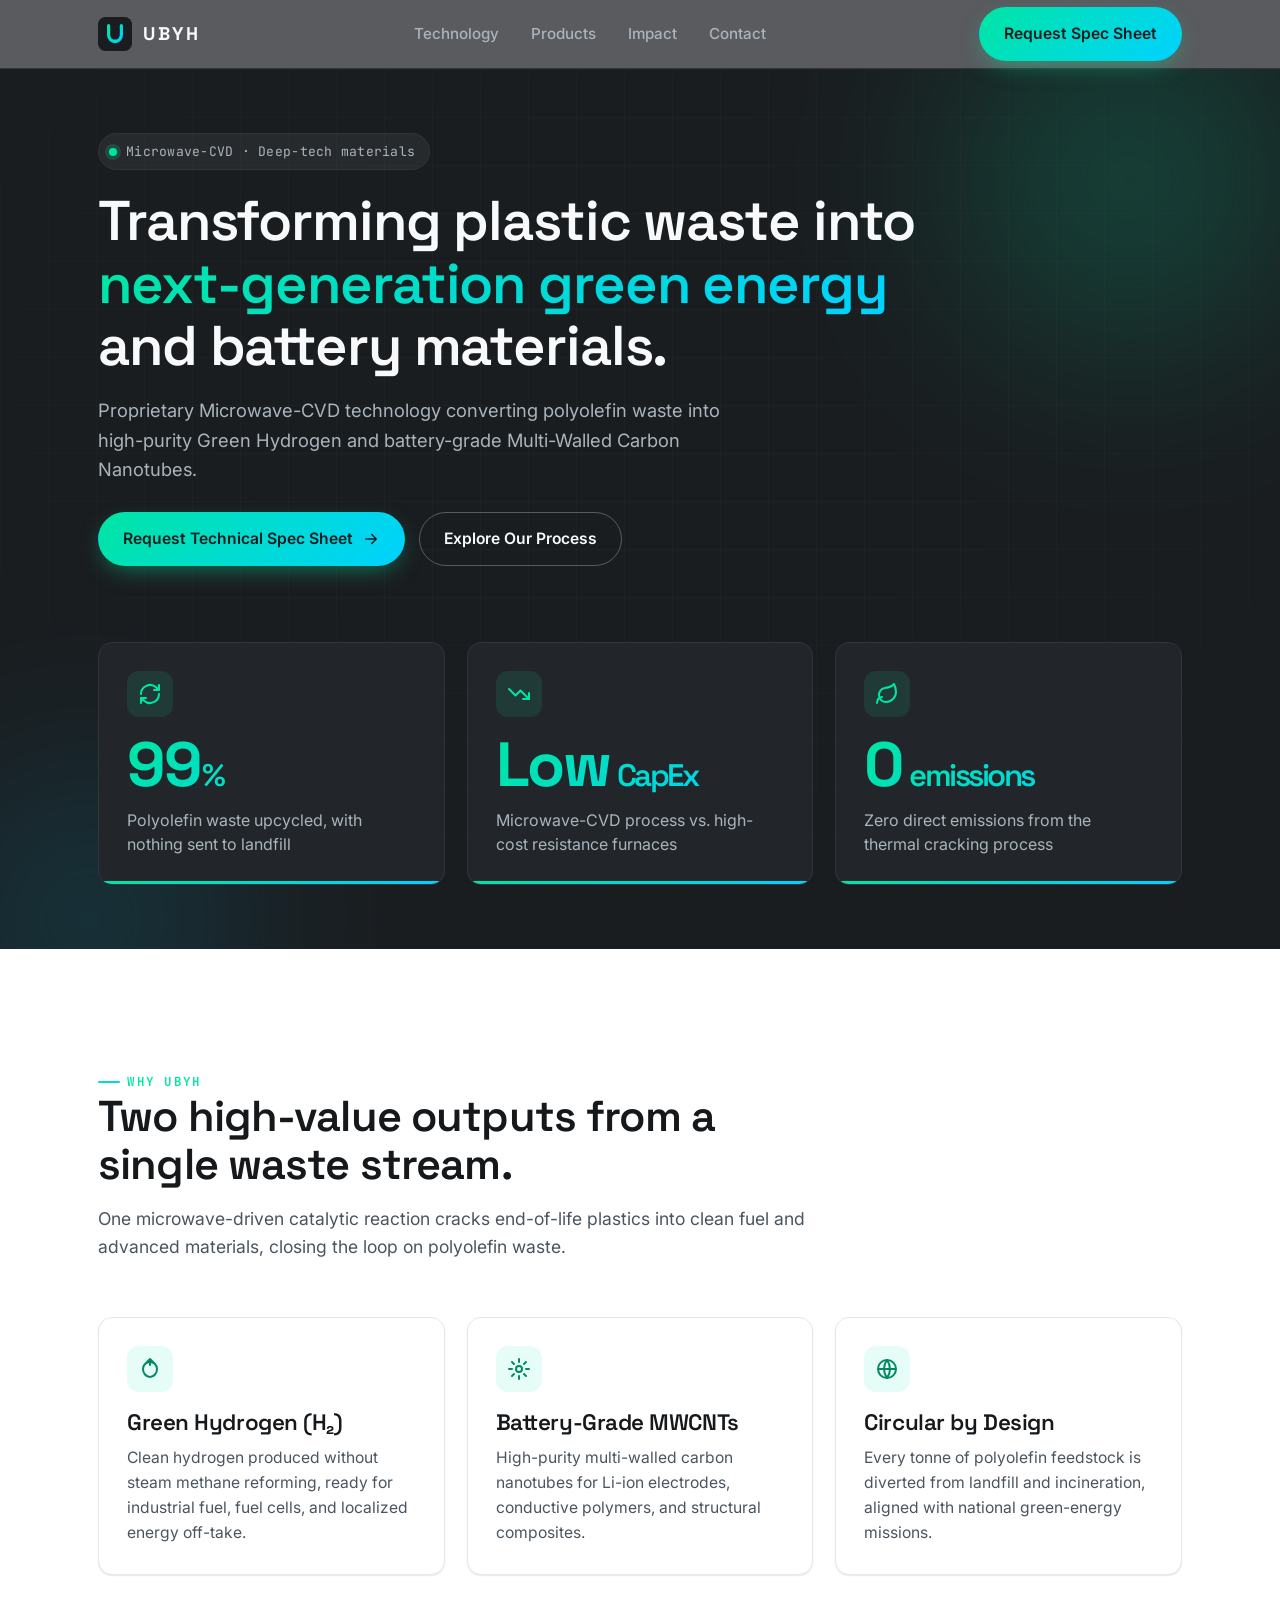
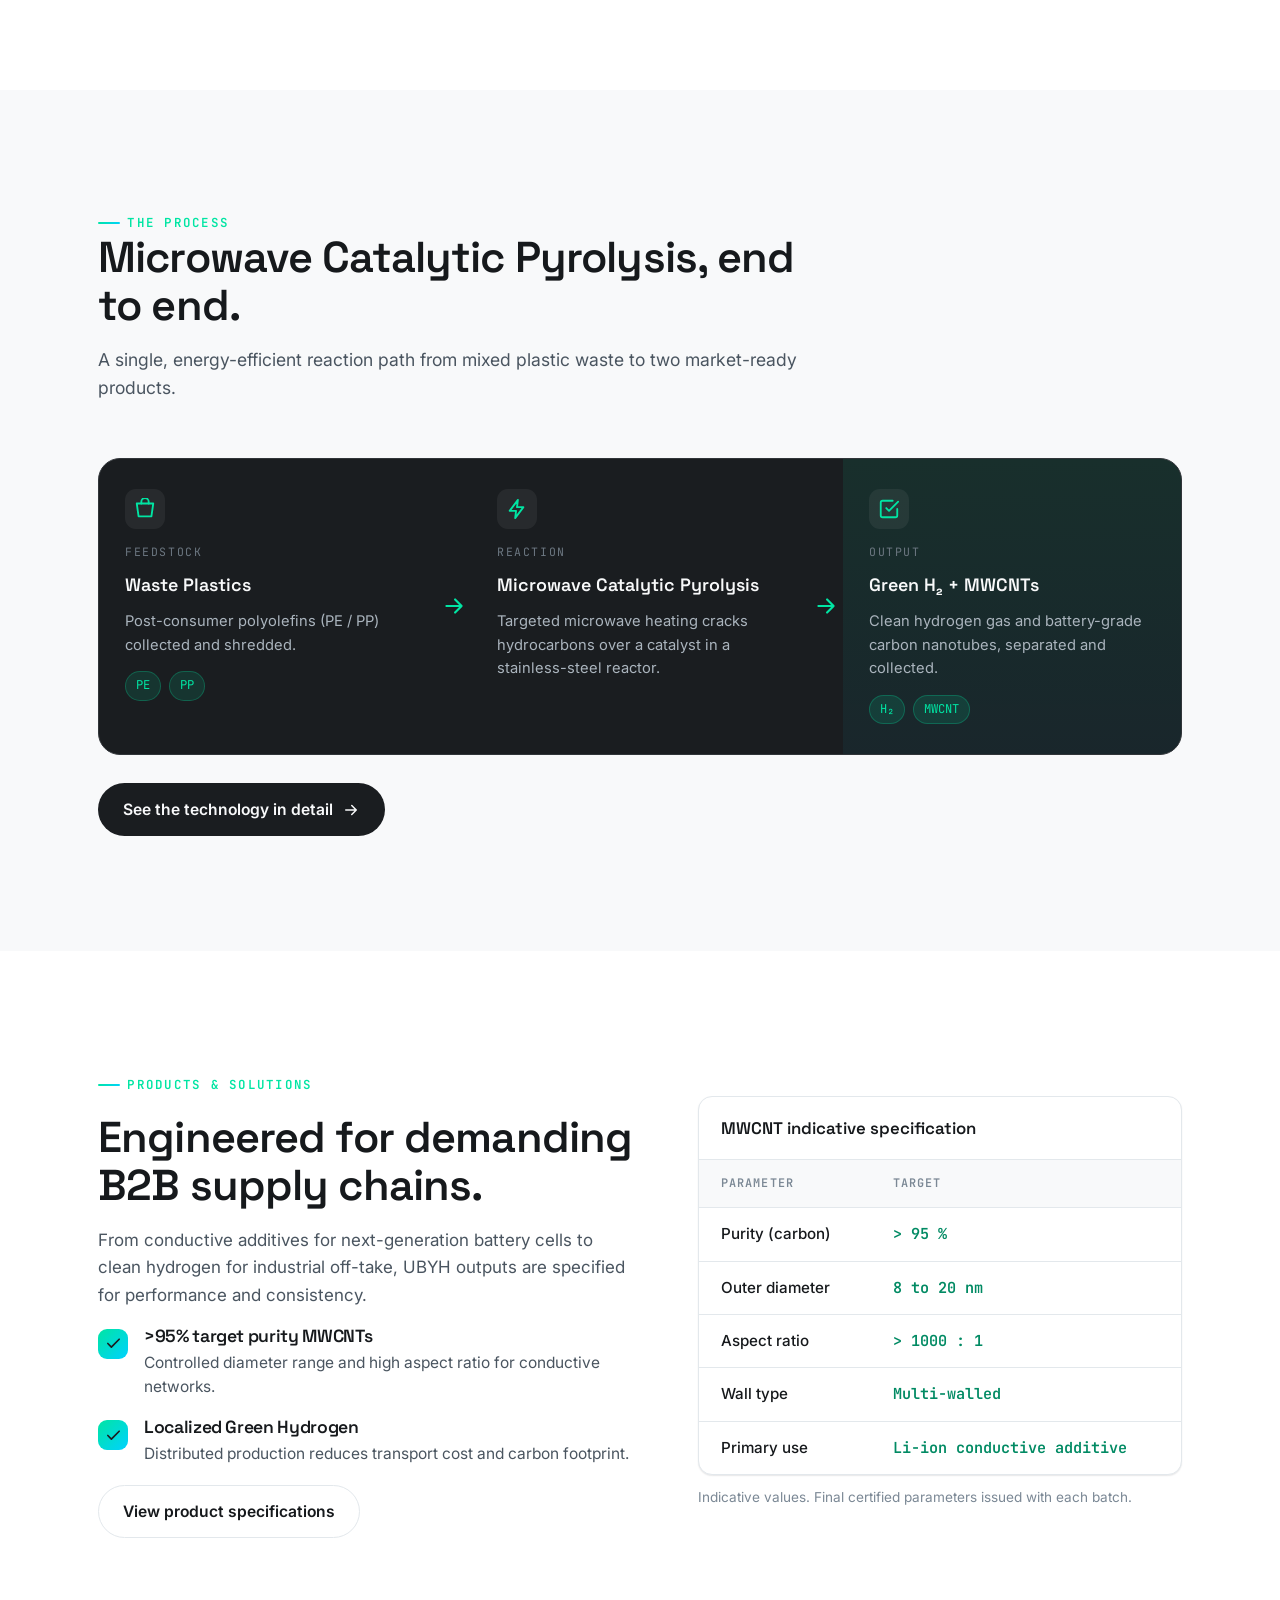
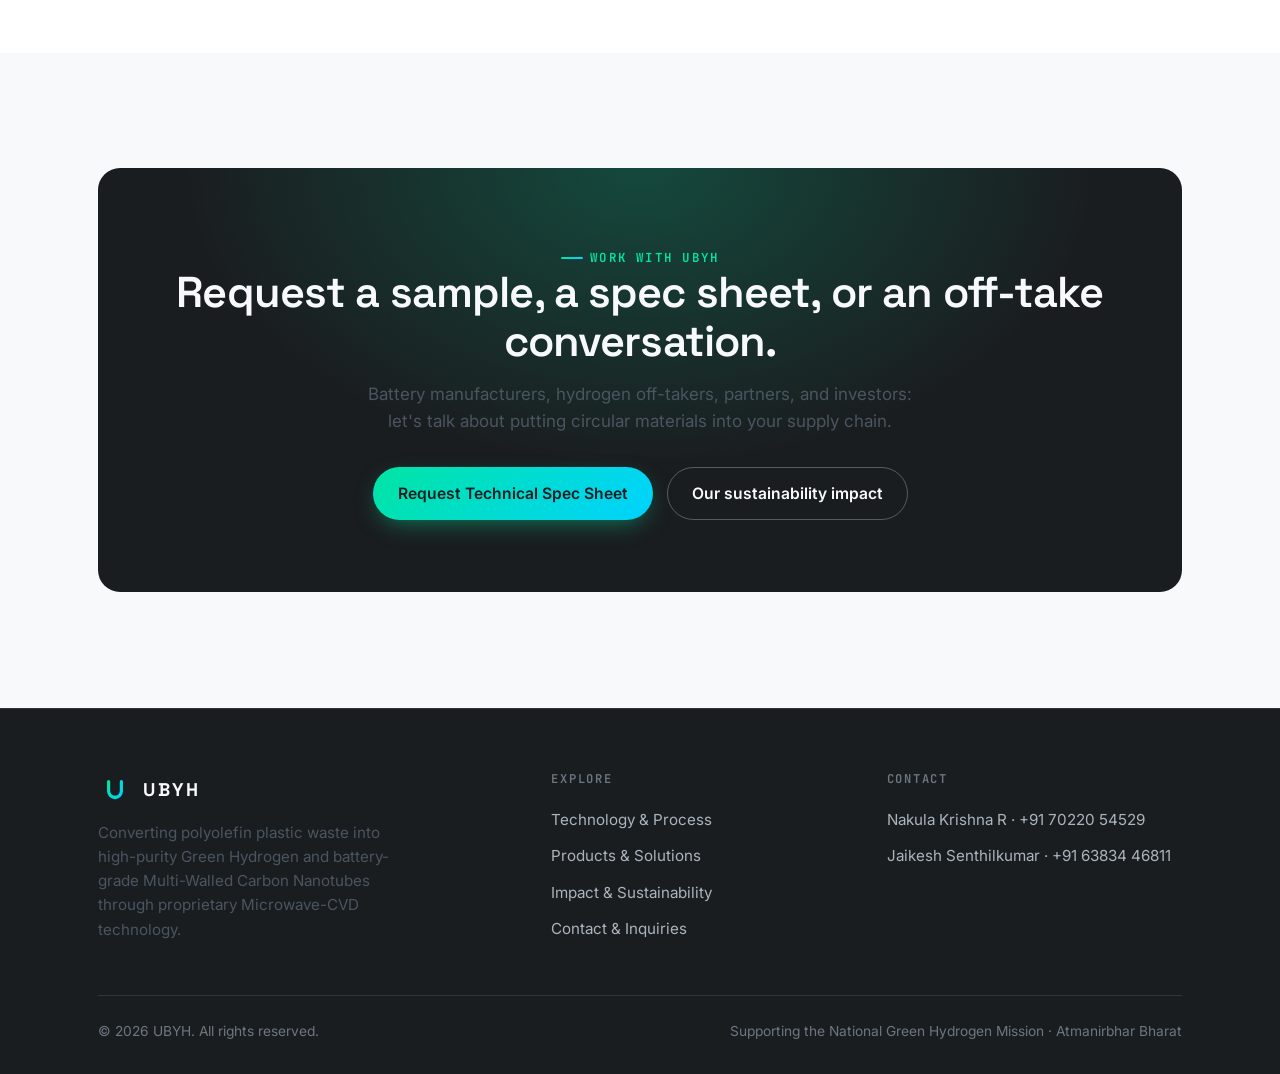
==== commit 90417705: "Fix spec tables breaking out of cards on mobile; cache-bust assets - Let 2-column spec tables shrink" ====
--- a/index.html
+++ b/index.html
@@ -9,7 +9,7 @@
   <link rel="preconnect" href="https://fonts.googleapis.com">
   <link rel="preconnect" href="https://fonts.gstatic.com" crossorigin>
   <link href="https://fonts.googleapis.com/css2?family=Space+Grotesk:wght@500;600;700&family=Inter:wght@400;500;600&family=JetBrains+Mono:wght@500;600&display=swap" rel="stylesheet">
-  <link rel="stylesheet" href="/assets/css/style.css">
+  <link rel="stylesheet" href="/assets/css/style.css?v=20261012">
 </head>
 <body>
 <a class="skip-link" href="#main">Skip to content</a>
@@ -241,6 +241,6 @@
   </div>
 </footer>
 
-<script src="/assets/js/main.js" defer></script>
+<script src="/assets/js/main.js?v=20261012" defer></script>
 </body>
 </html>
--- a/assets/css/style.css
+++ b/assets/css/style.css
@@ -55,7 +55,13 @@
    -------------------------------------------------------------------------- */
 *, *::before, *::after { box-sizing: border-box; }
 * { margin: 0; }
-html { scroll-behavior: smooth; -webkit-text-size-adjust: 100%; }
+html { scroll-behavior: smooth; -webkit-text-size-adjust: 100%; overflow-x: clip; }
+
+/* Prevent horizontal overflow: allow grid/flex items to shrink below their
+   content's intrinsic width so wide children (e.g. min-width tables) scroll
+   inside their own box instead of stretching the page. */
+.split, .split > *, .grid > *, .stack, .feature, .metric, .card { min-width: 0; }
+.table-wrap { max-width: 100%; }
 body {
   font-family: var(--font-sans);
   color: var(--ink);
@@ -176,10 +182,12 @@
     flex-direction: column; align-items: stretch; gap: 2px;
     background: var(--carbon); border-bottom: 1px solid var(--line-dark);
     padding: 14px var(--gutter) 22px;
-    transform: translateY(-120%); transition: transform .32s var(--ease);
     box-shadow: var(--shadow-lg);
+    opacity: 0; visibility: hidden; pointer-events: none;
+    transform: translateY(-10px);
+    transition: opacity .25s var(--ease), transform .25s var(--ease), visibility .25s;
   }
-  .nav__links.is-open { transform: translateY(0); }
+  .nav__links.is-open { opacity: 1; visibility: visible; pointer-events: auto; transform: none; }
   .nav__links a { padding: 13px 14px; font-size: 1.05rem; }
   .nav__toggle { display: inline-flex; }
   .nav__right .btn { display: none; }
@@ -376,6 +384,13 @@
 table.spec tbody tr { border-top: 1px solid var(--line); }
 table.spec td:first-child { font-weight: 500; color: var(--ink); }
 table.spec td.val { font-family: var(--font-mono); color: #018a63; font-weight: 600; }
+/* On narrow screens the 2-column spec tables fit the card (no horizontal
+   scroll / break-out past the card border); cell text wraps instead. */
+@media (max-width: 560px) {
+  table.spec { min-width: 0; }
+  table.spec th, table.spec td { padding-inline: 16px; }
+  table.spec td.val { word-break: break-word; }
+}
 
 /* --------------------------------------------------------------------------
    CTA band
